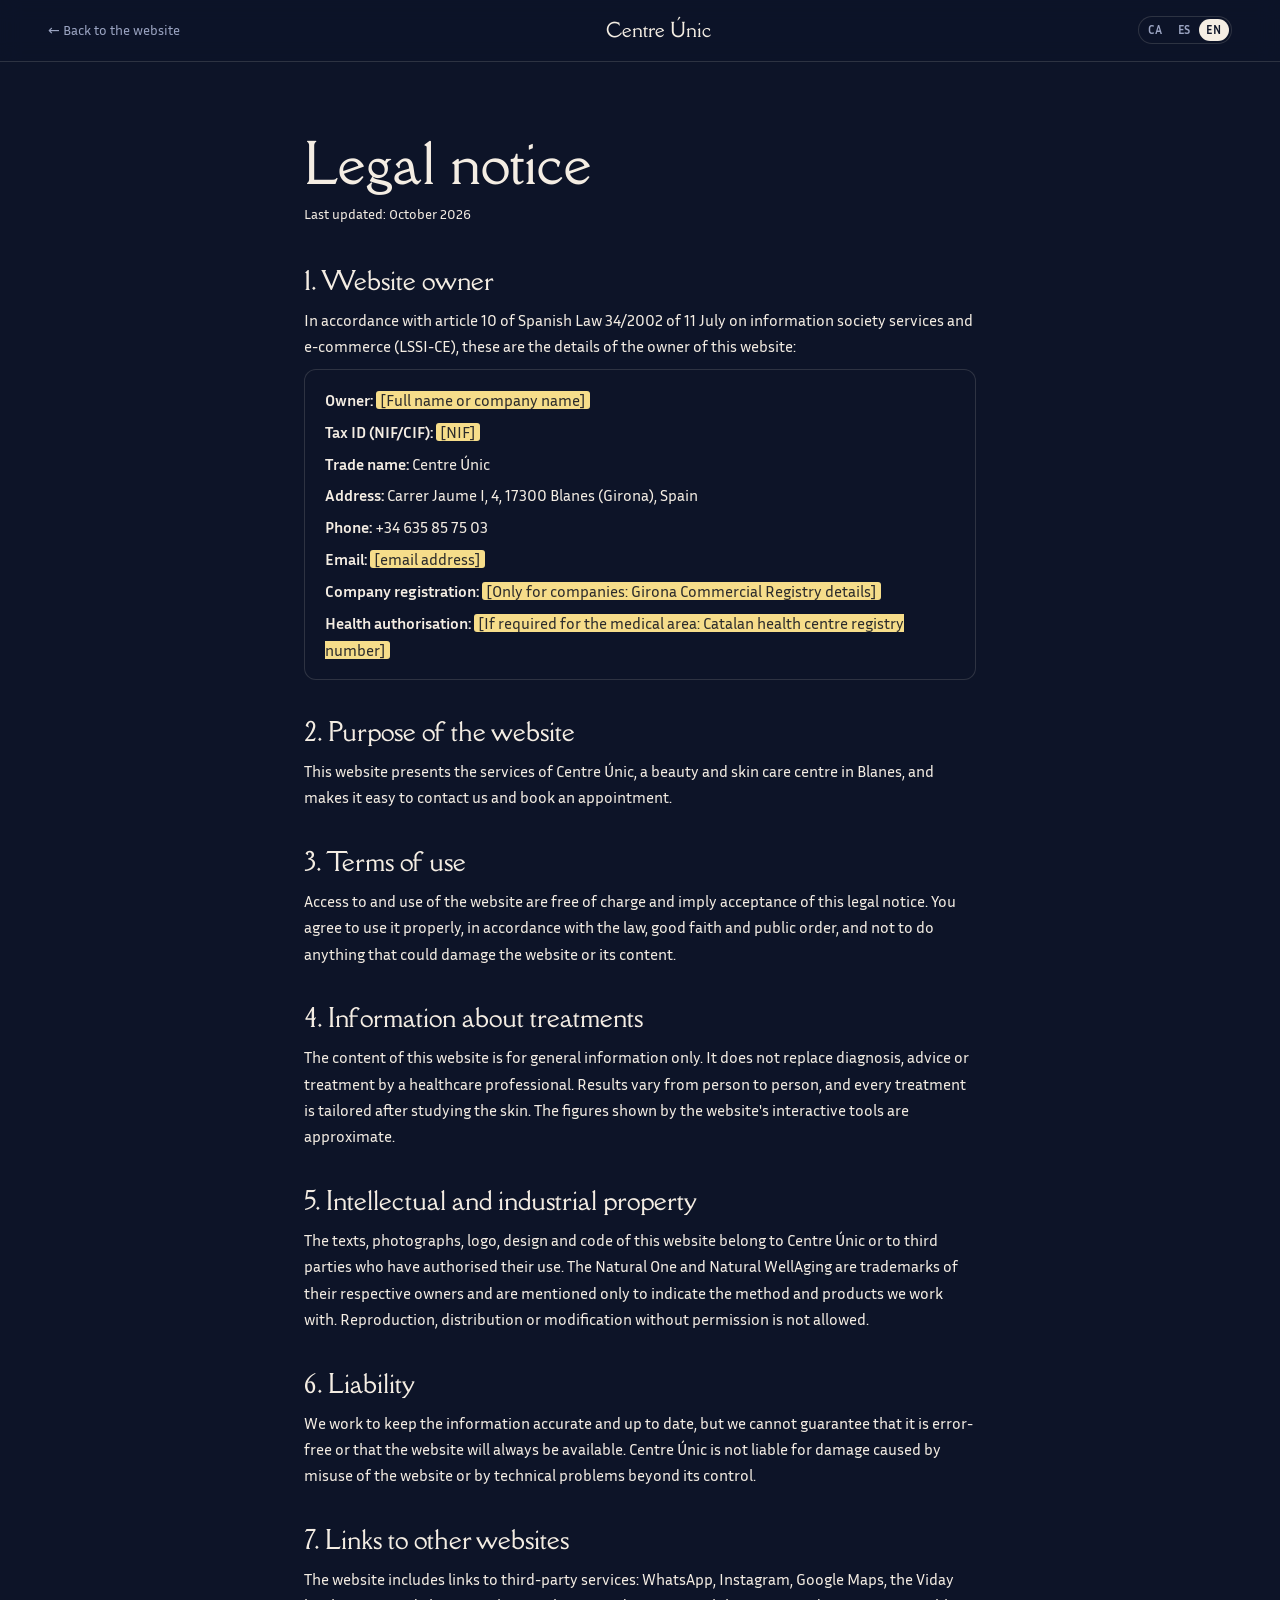
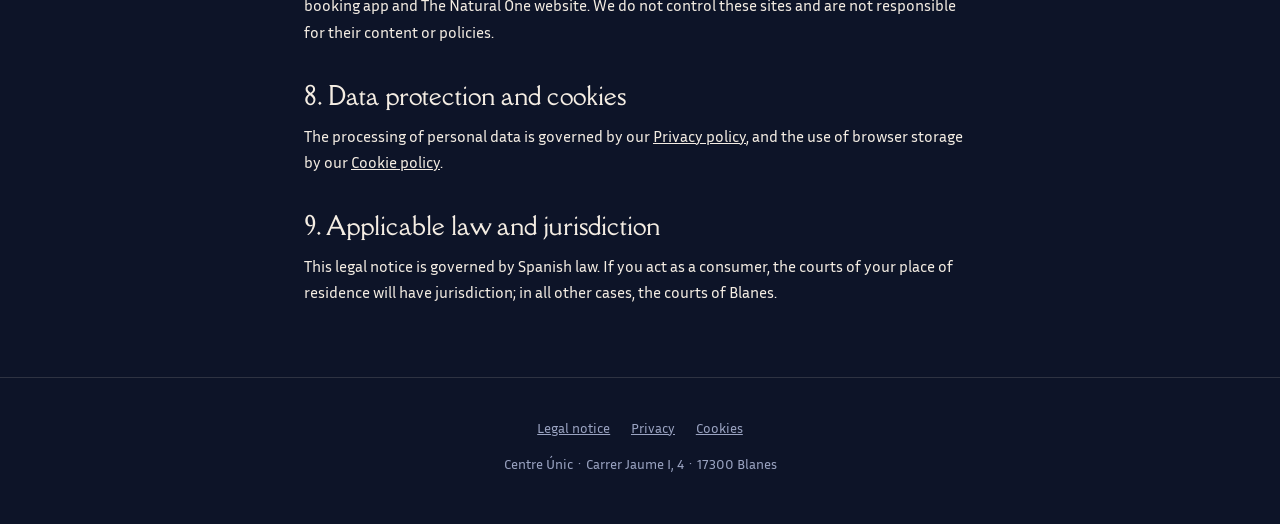
==== avis-legal.html @ 71d362f9 "Versió final: textos amb el mètode The Natural One, centre de confiança, avís legal, privacitat i co" ====
<!doctype html>
<html lang="ca">
<head>
<meta charset="utf-8">
<meta name="viewport" content="width=device-width, initial-scale=1">
<title>Avís legal · Centre Únic</title>
<meta name="description" content="Informació legal de Centre Únic, centre fisiològic de la pell a Blanes.">
<meta property="og:title" content="Avís legal · Centre Únic">
<meta property="og:description" content="Informació legal de Centre Únic, centre fisiològic de la pell a Blanes.">
<meta property="og:locale" content="ca_ES">
<link rel="icon" href="data:image/svg+xml,%3Csvg xmlns='http://www.w3.org/2000/svg' viewBox='0 0 64 64'%3E%3Crect width='64' height='64' rx='14' fill='%230d1428'/%3E%3Ccircle cx='32' cy='32' r='21' fill='none' stroke='%23f4ede3' stroke-width='4' stroke-dasharray='122 10' transform='rotate(14 32 32)'/%3E%3Ccircle cx='52' cy='27' r='2.6' fill='%23f2b8a2'/%3E%3C/svg%3E">
<link rel="stylesheet" href="css/fonts.css">
<link rel="stylesheet" href="css/legal.css">
</head>
<body data-page="avis">
<header class="lg-top">
  <a class="lg-back" href="./" data-i18n="lg.back">← Tornar a la web</a>
  <a class="lg-brand" href="./">Centre <b>Únic</b></a>
  <div class="lang" role="group" aria-label="Idioma / Language"><button data-lang="ca" aria-pressed="true">CA</button><button data-lang="es" aria-pressed="false">ES</button><button data-lang="en" aria-pressed="false">EN</button></div>
</header>

<main class="lg">
<article data-l="ca">
  <h1>Avís legal</h1>
  <p class="lg-upd">Darrera actualització: octubre de 2026</p>
  <h2>1. Dades del titular</h2>
  <p>En compliment de l'article 10 de la Llei 34/2002, d'11 de juliol, de serveis de la societat de la informació i de comerç electrònic (LSSI-CE), t'informem de les dades del titular d'aquest lloc web:</p>
  <ul class="lg-data">
    <li><b>Titular:</b> <mark>[Nom i cognoms o raó social]</mark></li>
    <li><b>NIF/CIF:</b> <mark>[NIF]</mark></li>
    <li><b>Nom comercial:</b> Centre Únic</li>
    <li><b>Adreça:</b> Carrer Jaume I, 4, 17300 Blanes (Girona)</li>
    <li><b>Telèfon:</b> 635 85 75 03</li>
    <li><b>Correu electrònic:</b> <mark>[correu electrònic]</mark></li>
    <li><b>Dades registrals:</b> <mark>[Només si és una societat: Registre Mercantil de Girona, tom, foli i full]</mark></li>
    <li><b>Autorització sanitària:</b> <mark>[Si l'àrea mèdica ho requereix: número d'inscripció al Registre de centres sanitaris de la Generalitat]</mark></li>
  </ul>
  <h2>2. Objecte del web</h2>
  <p>Aquest lloc web presenta els serveis de Centre Únic, centre d'estètica i de cura de la pell a Blanes, i facilita el contacte i la reserva de cita.</p>
  <h2>3. Condicions d'ús</h2>
  <p>L'accés i l'ús del web són gratuïts i impliquen l'acceptació d'aquest avís legal. Et comprometes a fer-ne un ús correcte, d'acord amb la llei, la bona fe i l'ordre públic, i a no fer cap acció que pugui danyar el web o els seus continguts.</p>
  <h2>4. Informació sobre els tractaments</h2>
  <p>Els continguts del web tenen una finalitat informativa i general. No substitueixen el diagnòstic, el consell ni el tractament d'un professional sanitari. Els resultats depenen de cada persona, i cada tractament es personalitza després d'estudiar la pell. Les dades que mostren les eines interactives del web són orientatives.</p>
  <h2>5. Propietat intel·lectual i industrial</h2>
  <p>Els textos, les fotografies, el logotip, el disseny i el codi d'aquest web pertanyen a Centre Únic o a tercers que n'han autoritzat l'ús. The Natural One i Natural WellAging són marques dels seus titulars i se citen només per indicar el mètode i els productes amb què treballem. No se'n permet la reproducció, distribució ni transformació sense autorització.</p>
  <h2>6. Responsabilitat</h2>
  <p>Treballem perquè la informació sigui correcta i estigui actualitzada, però no podem garantir l'absència d'errors ni la disponibilitat contínua del web. Centre Únic no es fa responsable dels danys derivats d'un ús indegut del web ni de problemes tècnics aliens.</p>
  <h2>7. Enllaços a altres webs</h2>
  <p>El web inclou enllaços a serveis de tercers: WhatsApp, Instagram, Google Maps, l'aplicació de reserves Viday i el web de The Natural One. No controlem aquests llocs ni som responsables dels seus continguts ni de les seves polítiques.</p>
  <h2>8. Protecció de dades i cookies</h2>
  <p>El tractament de les dades personals es regeix per la nostra <a href="privacitat.html">Política de privacitat</a>, i l'ús de l'emmagatzematge del navegador, per la <a href="cookies.html">Política de cookies</a>.</p>
  <h2>9. Llei aplicable i jurisdicció</h2>
  <p>Aquest avís legal es regeix per la legislació espanyola. Si actues com a consumidor/a, seran competents els jutjats i tribunals del teu domicili; en els altres casos, els de Blanes.</p>
</article>

<article data-l="es" hidden>
  <h1>Aviso legal</h1>
  <p class="lg-upd">Última actualización: octubre de 2026</p>
  <h2>1. Datos del titular</h2>
  <p>En cumplimiento del artículo 10 de la Ley 34/2002, de 11 de julio, de servicios de la sociedad de la información y de comercio electrónico (LSSI-CE), te informamos de los datos del titular de este sitio web:</p>
  <ul class="lg-data">
    <li><b>Titular:</b> <mark>[Nombre y apellidos o razón social]</mark></li>
    <li><b>NIF/CIF:</b> <mark>[NIF]</mark></li>
    <li><b>Nombre comercial:</b> Centre Únic</li>
    <li><b>Dirección:</b> Carrer Jaume I, 4, 17300 Blanes (Girona)</li>
    <li><b>Teléfono:</b> 635 85 75 03</li>
    <li><b>Correo electrónico:</b> <mark>[correo electrónico]</mark></li>
    <li><b>Datos registrales:</b> <mark>[Solo si es una sociedad: Registro Mercantil de Girona, tomo, folio y hoja]</mark></li>
    <li><b>Autorización sanitaria:</b> <mark>[Si el área médica lo requiere: número de inscripción en el Registro de centros sanitarios de la Generalitat]</mark></li>
  </ul>
  <h2>2. Objeto del sitio web</h2>
  <p>Este sitio web presenta los servicios de Centre Únic, centro de estética y cuidado de la piel en Blanes, y facilita el contacto y la reserva de cita.</p>
  <h2>3. Condiciones de uso</h2>
  <p>El acceso y el uso del sitio web son gratuitos e implican la aceptación de este aviso legal. Te comprometes a hacer un uso correcto del mismo, de acuerdo con la ley, la buena fe y el orden público, y a no realizar ninguna acción que pueda dañar el sitio o sus contenidos.</p>
  <h2>4. Información sobre los tratamientos</h2>
  <p>Los contenidos del sitio tienen una finalidad informativa y general. No sustituyen el diagnóstico, el consejo ni el tratamiento de un profesional sanitario. Los resultados dependen de cada persona, y cada tratamiento se personaliza después de estudiar la piel. Los datos que muestran las herramientas interactivas del sitio son orientativos.</p>
  <h2>5. Propiedad intelectual e industrial</h2>
  <p>Los textos, las fotografías, el logotipo, el diseño y el código de este sitio pertenecen a Centre Únic o a terceros que han autorizado su uso. The Natural One y Natural WellAging son marcas de sus titulares y se citan solo para indicar el método y los productos con los que trabajamos. No se permite su reproducción, distribución ni transformación sin autorización.</p>
  <h2>6. Responsabilidad</h2>
  <p>Trabajamos para que la información sea correcta y esté actualizada, pero no podemos garantizar la ausencia de errores ni la disponibilidad continua del sitio. Centre Únic no se hace responsable de los daños derivados de un uso indebido del sitio ni de problemas técnicos ajenos.</p>
  <h2>7. Enlaces a otros sitios</h2>
  <p>El sitio incluye enlaces a servicios de terceros: WhatsApp, Instagram, Google Maps, la aplicación de reservas Viday y la web de The Natural One. No controlamos estos sitios ni somos responsables de sus contenidos ni de sus políticas.</p>
  <h2>8. Protección de datos y cookies</h2>
  <p>El tratamiento de los datos personales se rige por nuestra <a href="privacitat.html">Política de privacidad</a>, y el uso del almacenamiento del navegador, por la <a href="cookies.html">Política de cookies</a>.</p>
  <h2>9. Ley aplicable y jurisdicción</h2>
  <p>Este aviso legal se rige por la legislación española. Si actúas como consumidor/a, serán competentes los juzgados y tribunales de tu domicilio; en los demás casos, los de Blanes.</p>
</article>

<article data-l="en" hidden>
  <h1>Legal notice</h1>
  <p class="lg-upd">Last updated: October 2026</p>
  <h2>1. Website owner</h2>
  <p>In accordance with article 10 of Spanish Law 34/2002 of 11 July on information society services and e-commerce (LSSI-CE), these are the details of the owner of this website:</p>
  <ul class="lg-data">
    <li><b>Owner:</b> <mark>[Full name or company name]</mark></li>
    <li><b>Tax ID (NIF/CIF):</b> <mark>[NIF]</mark></li>
    <li><b>Trade name:</b> Centre Únic</li>
    <li><b>Address:</b> Carrer Jaume I, 4, 17300 Blanes (Girona), Spain</li>
    <li><b>Phone:</b> +34 635 85 75 03</li>
    <li><b>Email:</b> <mark>[email address]</mark></li>
    <li><b>Company registration:</b> <mark>[Only for companies: Girona Commercial Registry details]</mark></li>
    <li><b>Health authorisation:</b> <mark>[If required for the medical area: Catalan health centre registry number]</mark></li>
  </ul>
  <h2>2. Purpose of the website</h2>
  <p>This website presents the services of Centre Únic, a beauty and skin care centre in Blanes, and makes it easy to contact us and book an appointment.</p>
  <h2>3. Terms of use</h2>
  <p>Access to and use of the website are free of charge and imply acceptance of this legal notice. You agree to use it properly, in accordance with the law, good faith and public order, and not to do anything that could damage the website or its content.</p>
  <h2>4. Information about treatments</h2>
  <p>The content of this website is for general information only. It does not replace diagnosis, advice or treatment by a healthcare professional. Results vary from person to person, and every treatment is tailored after studying the skin. The figures shown by the website's interactive tools are approximate.</p>
  <h2>5. Intellectual and industrial property</h2>
  <p>The texts, photographs, logo, design and code of this website belong to Centre Únic or to third parties who have authorised their use. The Natural One and Natural WellAging are trademarks of their respective owners and are mentioned only to indicate the method and products we work with. Reproduction, distribution or modification without permission is not allowed.</p>
  <h2>6. Liability</h2>
  <p>We work to keep the information accurate and up to date, but we cannot guarantee that it is error-free or that the website will always be available. Centre Únic is not liable for damage caused by misuse of the website or by technical problems beyond its control.</p>
  <h2>7. Links to other websites</h2>
  <p>The website includes links to third-party services: WhatsApp, Instagram, Google Maps, the Viday booking app and The Natural One website. We do not control these sites and are not responsible for their content or policies.</p>
  <h2>8. Data protection and cookies</h2>
  <p>The processing of personal data is governed by our <a href="privacitat.html">Privacy policy</a>, and the use of browser storage by our <a href="cookies.html">Cookie policy</a>.</p>
  <h2>9. Applicable law and jurisdiction</h2>
  <p>This legal notice is governed by Spanish law. If you act as a consumer, the courts of your place of residence will have jurisdiction; in all other cases, the courts of Blanes.</p>
</article>
</main>

<footer class="lg-foot">
  <nav class="legal-links" aria-label="Legal"><a href="avis-legal.html" data-i18n="l.avis">Avís legal</a><a href="privacitat.html" data-i18n="l.priv">Privacitat</a><a href="cookies.html" data-i18n="l.cook">Cookies</a></nav>
  <p>Centre Únic · Carrer Jaume I, 4 · 17300 Blanes</p>
</footer>
<script src="js/legal.js"></script>
<script src="js/i18n.js"></script>
</body>
</html>
---- css/fonts.css ----
/* Fonts allotjades al mateix servidor (sense connexions a Google) */
@font-face{font-family:'Della Respira';font-style:normal;font-weight:400;font-display:swap;src:url(../assets/fonts/della-respira-400.woff2) format('woff2')}
@font-face{font-family:'Inria Sans';font-style:normal;font-weight:300;font-display:swap;src:url(../assets/fonts/inria-sans-300.woff2) format('woff2')}
@font-face{font-family:'Inria Sans';font-style:normal;font-weight:400;font-display:swap;src:url(../assets/fonts/inria-sans-400.woff2) format('woff2')}
@font-face{font-family:'Inria Sans';font-style:normal;font-weight:700;font-display:swap;src:url(../assets/fonts/inria-sans-700.woff2) format('woff2')}
@font-face{font-family:'Inria Sans';font-style:italic;font-weight:300;font-display:swap;src:url(../assets/fonts/inria-sans-300-italic.woff2) format('woff2')}
@font-face{font-family:'Inria Sans';font-style:italic;font-weight:400;font-display:swap;src:url(../assets/fonts/inria-sans-400-italic.woff2) format('woff2')}
---- css/legal.css ----
/* Pàgines legals · mateixa paleta que la web (nit blau marí, perla i rosa pell) */
:root{--bg:#0d1428;--ink:#f4ede3;--mute:#9ba4c2;--accent:#f2b8a2;--line:rgba(244,237,227,.14);--btn:#f4ede3;--btn-ink:#0d1428;--f-serif:'Della Respira',Georgia,serif;--f-sans:'Inria Sans',system-ui,sans-serif}
*,*::before,*::after{box-sizing:border-box;margin:0;padding:0}
html{background:var(--bg);-webkit-text-size-adjust:100%}
body{background:var(--bg);color:var(--ink);font-family:var(--f-sans);font-size:clamp(15.5px,1vw,17px);line-height:1.7}
a{color:inherit}
:focus-visible{outline:2px solid var(--accent);outline-offset:3px;border-radius:4px}
.lg-top{position:sticky;top:0;z-index:5;display:flex;align-items:center;justify-content:space-between;gap:1rem;padding:14px clamp(16px,4vw,48px);background:color-mix(in srgb,var(--bg) 88%,transparent);backdrop-filter:blur(10px);-webkit-backdrop-filter:blur(10px);border-bottom:1px solid var(--line)}
.lg-back{text-decoration:none;font-size:.88rem;color:var(--mute)}
.lg-back:hover{color:var(--ink)}
.lg-brand{font-family:var(--f-serif);font-size:1.2rem;text-decoration:none}
.lg-brand b{font-weight:400}
.lang{display:flex;padding:3px;border-radius:100px;box-shadow:inset 0 0 0 1px var(--line)}
.lang button{border:0;background:none;padding:.35em .65em;border-radius:100px;font:600 .72rem var(--f-sans);letter-spacing:.06em;color:var(--mute);cursor:pointer}
.lang button[aria-pressed=true]{background:var(--btn);color:var(--btn-ink)}
.lg{max-width:46rem;margin:0 auto;padding:clamp(40px,8vh,90px) clamp(16px,4vw,32px)}
.lg h1{font-family:var(--f-serif);font-weight:400;font-size:clamp(2.2rem,5vw,3.4rem);line-height:1.1}
.lg-upd{color:var(--mute);font-size:.85rem;margin:.6rem 0 2.4rem}
.lg h2{font-family:var(--f-serif);font-weight:400;font-size:clamp(1.25rem,2vw,1.55rem);line-height:1.25;margin:2.2rem 0 .7rem}
.lg p,.lg li{color:var(--ink)}
.lg p+p{margin-top:.8rem}
.lg ul{padding-left:1.2rem;margin:.6rem 0}
.lg li+li{margin-top:.35rem}
.lg-data{list-style:none;padding:1.1rem 1.3rem!important;border-radius:12px;box-shadow:inset 0 0 0 1px var(--line)}
.lg-table{width:100%;border-collapse:collapse;margin:.8rem 0 1rem;font-size:.95rem}
.lg-table th,.lg-table td{text-align:left;vertical-align:top;padding:.6rem .8rem;border-bottom:1px solid var(--line)}
.lg-table th{width:30%;color:var(--mute);font-weight:500}
mark{background:#f6dd8a;color:#2b2b2b;padding:0 .25em;border-radius:3px}
.lg-foot{padding:2.4rem clamp(16px,4vw,48px) 3rem;border-top:1px solid var(--line);text-align:center;color:var(--mute);font-size:.85rem}
.legal-links{display:flex;flex-wrap:wrap;justify-content:center;gap:1.3rem;margin-bottom:.8rem}
.legal-links a{color:var(--mute)}
.legal-links a:hover{color:var(--ink)}
@media (max-width:600px){.lg-brand{display:none}}
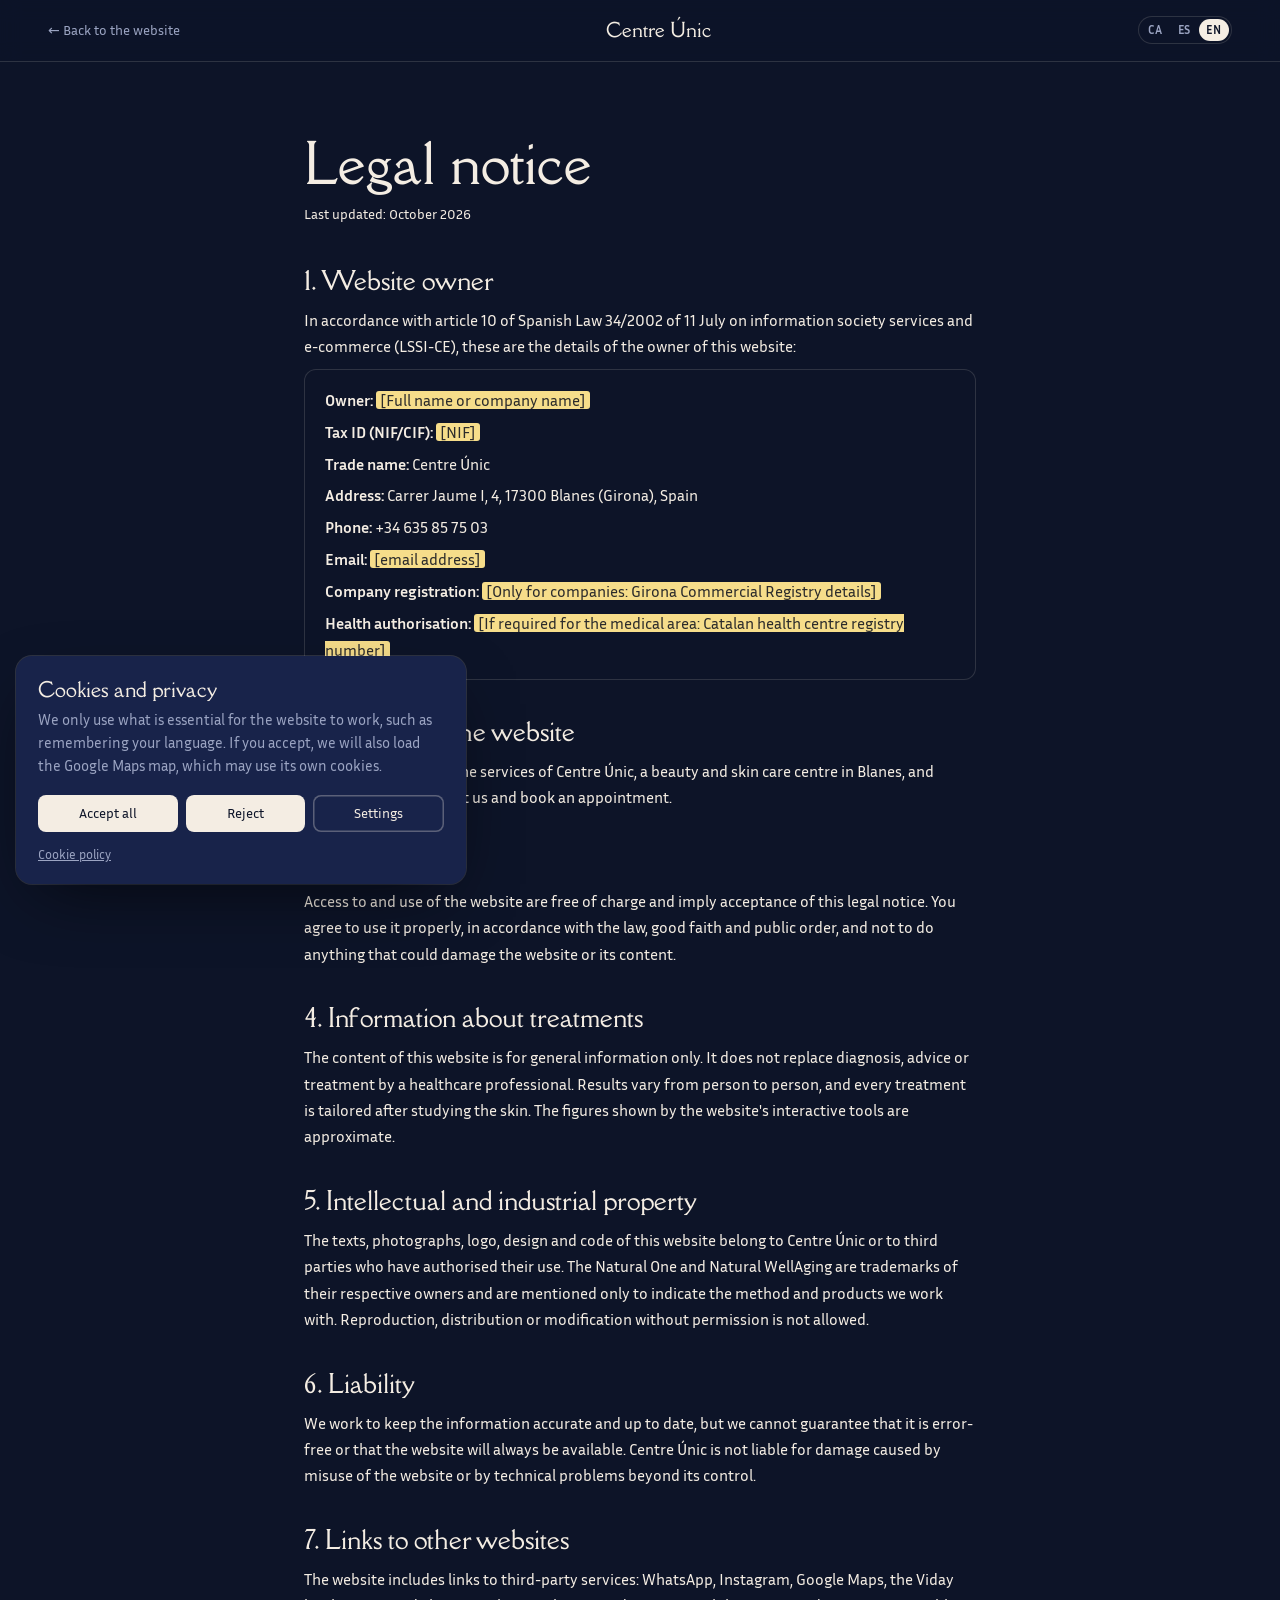
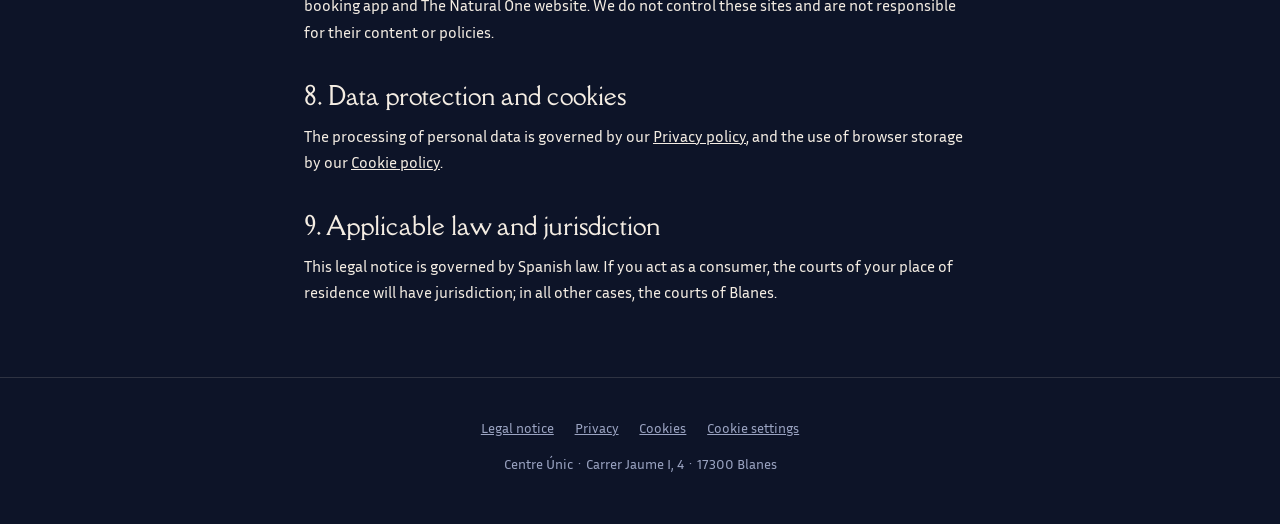
==== commit 88f18891: "Avís de cookies (acceptar, rebutjar, configurar), mapa amb consentiment i fitxes completes de cada t" ====
--- a/avis-legal.html
+++ b/avis-legal.html
@@ -11,6 +11,7 @@
 <link rel="icon" href="data:image/svg+xml,%3Csvg xmlns='http://www.w3.org/2000/svg' viewBox='0 0 64 64'%3E%3Crect width='64' height='64' rx='14' fill='%230d1428'/%3E%3Ccircle cx='32' cy='32' r='21' fill='none' stroke='%23f4ede3' stroke-width='4' stroke-dasharray='122 10' transform='rotate(14 32 32)'/%3E%3Ccircle cx='52' cy='27' r='2.6' fill='%23f2b8a2'/%3E%3C/svg%3E">
 <link rel="stylesheet" href="css/fonts.css">
 <link rel="stylesheet" href="css/legal.css">
+<link rel="stylesheet" href="css/consent.css">
 </head>
 <body data-page="avis">
 <header class="lg-top">
@@ -121,10 +122,11 @@
 </main>
 
 <footer class="lg-foot">
-  <nav class="legal-links" aria-label="Legal"><a href="avis-legal.html" data-i18n="l.avis">Avís legal</a><a href="privacitat.html" data-i18n="l.priv">Privacitat</a><a href="cookies.html" data-i18n="l.cook">Cookies</a></nav>
+  <nav class="legal-links" aria-label="Legal"><a href="avis-legal.html" data-i18n="l.avis">Avís legal</a><a href="privacitat.html" data-i18n="l.priv">Privacitat</a><a href="cookies.html" data-i18n="l.cook">Cookies</a><button type="button" class="cc-open" data-cc-open data-i18n="l.cfg">Configurar cookies</button></nav>
   <p>Centre Únic · Carrer Jaume I, 4 · 17300 Blanes</p>
 </footer>
 <script src="js/legal.js"></script>
 <script src="js/i18n.js"></script>
+<script src="js/consent.js"></script>
 </body>
 </html>
--- a/css/legal.css
+++ b/css/legal.css
@@ -31,3 +31,8 @@
 .legal-links a{color:var(--mute)}
 .legal-links a:hover{color:var(--ink)}
 @media (max-width:600px){.lg-brand{display:none}}
+.lg-h3{font-family:var(--f-sans);font-weight:700;font-size:1rem;margin:1.4rem 0 .2rem}
+.lg-table th{word-break:break-word}
+.lg-btn{padding:.75em 1.3em;border:0;border-radius:999px;background:var(--btn);color:var(--btn-ink);font:400 .92rem var(--f-sans);cursor:pointer}
+.lg-btn:hover{background:var(--accent);color:var(--btn-ink)}
+.legal-links .cc-open{font-size:inherit}
--- a/css/consent.css
+++ b/css/consent.css
@@ -0,0 +1,33 @@
+/* Avís de cookies i mapa amb consentiment · nit blau marí, perla i rosa pell */
+:root{--cc-bg:#18234a;--cc-ink:#f4ede3;--cc-mute:#9ba4c2;--cc-line:rgba(244,237,227,.14);--cc-pri:#f4ede3;--cc-pri-ink:#0d1428;--cc-acc:#f2b8a2;}
+.cc{position:fixed;left:16px;bottom:16px;z-index:200;width:min(450px,calc(100vw - 32px));max-height:calc(100vh - 32px);overflow:auto;padding:22px 22px 18px;border-radius:16px;background:var(--cc-bg);color:var(--cc-ink);box-shadow:0 24px 70px -24px rgba(0,0,0,.7),0 0 0 1px var(--cc-line);font:400 .92rem/1.55 'Inria Sans',system-ui,sans-serif;opacity:0;translate:0 14px;transition:opacity .45s cubic-bezier(.22,1,.36,1),translate .55s cubic-bezier(.22,1,.36,1)}
+.cc.is-on{opacity:1;translate:0 0}
+.cc[hidden],.cc__view[hidden]{display:none}
+.cc__t{font-family:'Della Respira',Georgia,serif;font-size:1.25rem;line-height:1.2;margin:0 0 .45rem}
+.cc__p{color:var(--cc-mute);margin:0}
+.cc__btns{display:flex;flex-wrap:wrap;gap:.5rem;margin-top:1.1rem}
+.cc__b{flex:1 1 auto;padding:.72em 1.05em;border:0;border-radius:8px;background:transparent;color:var(--cc-ink);box-shadow:inset 0 0 0 1.5px rgba(244,237,227,.3);font:500 .88rem/1.2 'Inria Sans',system-ui,sans-serif;cursor:pointer;transition:background-color .25s,color .25s}
+.cc__b--pri{background:var(--cc-pri);color:var(--cc-pri-ink);box-shadow:none}
+.cc__b:hover{background:var(--cc-acc);color:#0d1428;box-shadow:none}
+.cc__b:focus-visible,.cc__pol:focus-visible{outline:2px solid var(--cc-acc);outline-offset:2px}
+.cc__pol{display:inline-block;margin-top:.8rem;font-size:.8rem;color:var(--cc-mute)}
+.cc__cat{display:flex;justify-content:space-between;align-items:flex-start;gap:1rem;padding:.85rem 0;border-top:1px solid var(--cc-line)}
+.cc__cat b{font-weight:600}
+.cc__cat p{margin:.2rem 0 0;color:var(--cc-mute);font-size:.84rem}
+.cc__always{flex:none;font-size:.76rem;color:var(--cc-mute);white-space:nowrap;padding-top:.15rem}
+.cc__sw{position:relative;flex:none;cursor:pointer;padding-top:.1rem}
+.cc__sw input{position:absolute;opacity:0;width:1px;height:1px}
+.cc__sw i{display:block;width:44px;height:25px;border-radius:99px;background:rgba(244,237,227,.2);position:relative;transition:background-color .25s}
+.cc__sw i::after{content:"";position:absolute;top:3px;left:3px;width:19px;height:19px;border-radius:50%;background:#fff;box-shadow:0 1px 3px rgba(0,0,0,.2);transition:translate .25s cubic-bezier(.22,1,.36,1)}
+.cc__sw input:checked+i{background:var(--cc-acc)}
+.cc__sw input:checked+i::after{translate:19px 0}
+.cc__sw input:focus-visible+i{outline:2px solid var(--cc-acc);outline-offset:2px}
+.cc__sr{position:absolute;width:1px;height:1px;overflow:hidden;clip:rect(0 0 0 0);white-space:nowrap}
+@media (max-width:600px){.cc{left:8px;right:8px;bottom:8px;width:auto;padding:18px 18px 14px}}
+
+.cc-map{position:relative;width:100%;max-width:560px;aspect-ratio:16/10;margin-top:2rem;border-radius:10px;overflow:hidden;background:rgba(244,237,227,.04);box-shadow:inset 0 0 0 1px rgba(244,237,227,.14)}
+.cc-map iframe{position:absolute;inset:0;width:100%;height:100%;border:0}
+.cc-map__ph{position:absolute;inset:0;display:flex;flex-direction:column;align-items:center;justify-content:center;gap:1rem;padding:1.5rem;text-align:center;color:#9ba4c2;font-size:.92rem}
+.cc-map__ph .cc__b{flex:none}
+.cc-open{background:none;border:0;padding:0;font:inherit;color:var(--cc-mute);text-decoration:underline;cursor:pointer}
+@media (prefers-reduced-motion:reduce){.cc{transition:none}}
